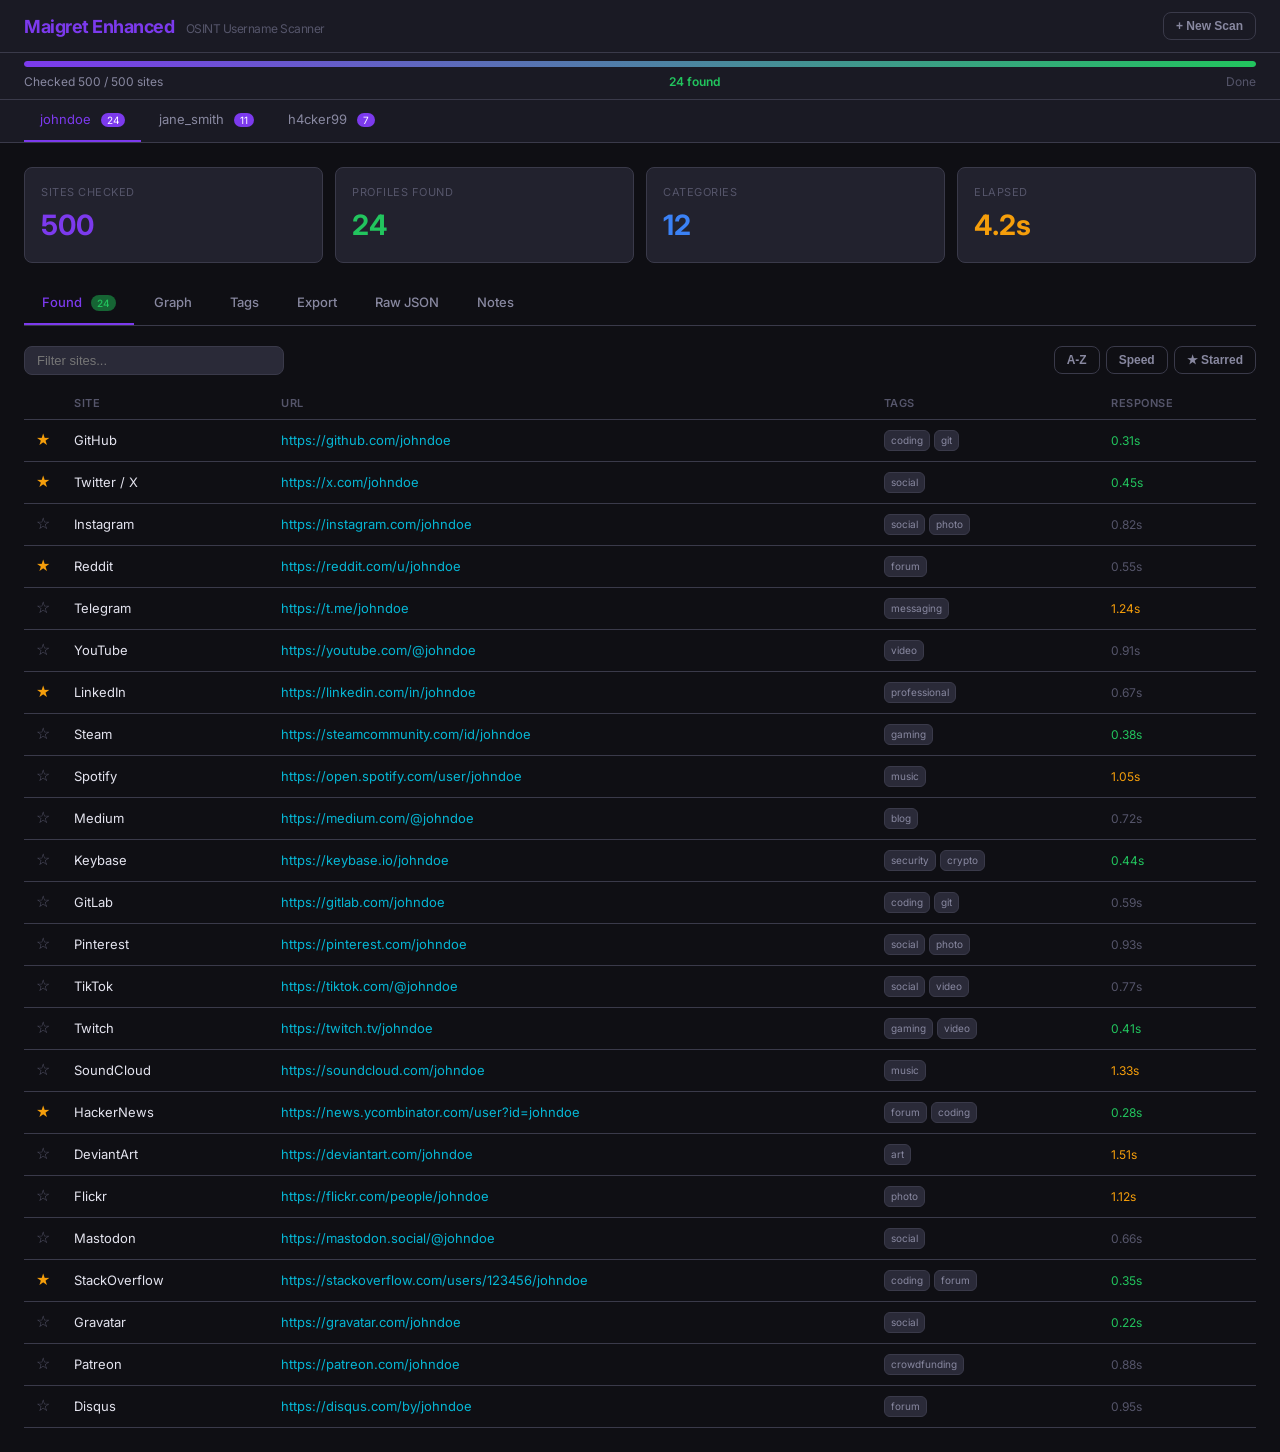
==== web-enhanced/static/mockup.html @ 2f8261b8 "feat: add web-enhanced UI (FastAPI + SSE rebuild) Initial scaffold of the new web interface in web-e" ====
<!DOCTYPE html>
<html lang="en">
<head>
  <meta charset="UTF-8">
  <meta name="viewport" content="width=device-width, initial-scale=1.0">
  <title>Maigret Enhanced — Mockup</title>
  <link rel="stylesheet" href="/static/style.css">
  <link href="https://fonts.googleapis.com/css2?family=Inter:wght@400;500;600;700&display=swap" rel="stylesheet">
  <script src="https://d3js.org/d3.v7.min.js"></script>
  <style>
    /* inline override: load style.css via relative path too */
    @import url('style.css');
  </style>
</head>
<body>

  <!-- Header -->
  <div class="header">
    <div class="header-title">Maigret Enhanced <span>OSINT Username Scanner</span></div>
    <div style="display:flex;gap:8px;align-items:center;">
      <button class="btn btn-sm btn-outline" onclick="showSearch()">+ New Scan</button>
    </div>
  </div>

  <!-- Progress bar (complete) -->
  <div class="progress-container active">
    <div class="progress-bar-track">
      <div class="progress-bar-fill" style="width:100%"></div>
    </div>
    <div class="progress-stats">
      <span>Checked 500 / 500 sites</span>
      <span class="found">24 found</span>
      <span class="checking">Done</span>
    </div>
  </div>

  <!-- Target tabs -->
  <div class="target-bar active">
    <div class="target-tab active" onclick="selectTarget(this)">johndoe <span class="count">24</span></div>
    <div class="target-tab" onclick="selectTarget(this)">jane_smith <span class="count">11</span></div>
    <div class="target-tab" onclick="selectTarget(this)">h4cker99 <span class="count">7</span></div>
  </div>

  <!-- Results -->
  <div class="results-container active">

    <!-- Summary cards -->
    <div class="main">
      <div class="summary-row">
        <div class="summary-card"><div class="label">Sites Checked</div><div class="value accent">500</div></div>
        <div class="summary-card"><div class="label">Profiles Found</div><div class="value green">24</div></div>
        <div class="summary-card"><div class="label">Categories</div><div class="value blue">12</div></div>
        <div class="summary-card"><div class="label">Elapsed</div><div class="value orange">4.2s</div></div>
      </div>

      <!-- Result tabs -->
      <div class="result-tabs">
        <div class="result-tab active" data-tab="found" onclick="switchTab(this)">Found <span class="badge">24</span></div>
        <div class="result-tab" data-tab="graph" onclick="switchTab(this)">Graph</div>
        <div class="result-tab" data-tab="tags" onclick="switchTab(this)">Tags</div>
        <div class="result-tab" data-tab="export" onclick="switchTab(this)">Export</div>
        <div class="result-tab" data-tab="raw" onclick="switchTab(this)">Raw JSON</div>
        <div class="result-tab" data-tab="notes" onclick="switchTab(this)">Notes</div>
      </div>

      <!-- Tab: Found -->
      <div class="tab-panel active" id="panel-found">
        <div class="profiles-toolbar">
          <input class="filter-input" placeholder="Filter sites..." oninput="filterMock(this.value)">
          <div style="display:flex;gap:6px;">
            <button class="btn btn-sm btn-outline">A-Z</button>
            <button class="btn btn-sm btn-outline">Speed</button>
            <button class="btn btn-sm btn-outline" onclick="document.querySelectorAll('.star-btn.starred').forEach(b=>{b.classList.toggle('show')})">★ Starred</button>
          </div>
        </div>
        <table class="profiles-table">
          <thead>
            <tr>
              <th style="width:30px"></th>
              <th>Site</th>
              <th>URL</th>
              <th>Tags</th>
              <th>Response</th>
            </tr>
          </thead>
          <tbody id="profilesBody"></tbody>
        </table>
      </div>

      <!-- Tab: Graph -->
      <div class="tab-panel" id="panel-graph">
        <div class="graph-container" id="graphContainer">
          <div class="graph-controls">
            <button class="graph-btn" onclick="gZoom(1.3)">+</button>
            <button class="graph-btn" onclick="gZoom(0.7)">&minus;</button>
            <button class="graph-btn" onclick="gReset()">&#8634;</button>
            <button class="graph-btn" onclick="toggleFS()">&#9974;</button>
          </div>
          <svg id="graphSvg" width="100%" height="100%"></svg>
        </div>
      </div>

      <!-- Tab: Tags -->
      <div class="tab-panel" id="panel-tags">
        <div class="tags-grid" id="tagsGrid"></div>
      </div>

      <!-- Tab: Export -->
      <div class="tab-panel" id="panel-export">
        <div class="export-grid">
          <div class="export-card"><div class="format">CSV</div><div class="desc">Spreadsheet-ready table</div></div>
          <div class="export-card"><div class="format">JSON</div><div class="desc">Machine-readable data</div></div>
          <div class="export-card"><div class="format">TXT</div><div class="desc">Plain text report</div></div>
          <div class="export-card"><div class="format">PDF</div><div class="desc">Printable document</div></div>
          <div class="export-card"><div class="format">HTML</div><div class="desc">Standalone web report</div></div>
        </div>
      </div>

      <!-- Tab: Raw JSON -->
      <div class="tab-panel" id="panel-raw">
        <pre class="raw-json" id="rawJson"></pre>
      </div>

      <!-- Tab: Notes -->
      <div class="tab-panel" id="panel-notes">
        <textarea class="notes-area" placeholder="Add investigation notes here...">Target: johndoe
Date: 2026-04-30

Key findings:
- Active on 24 platforms
- Consistent username across social media
- GitHub profile links to personal blog
- Reddit account active since 2019
- Possible alt account found via Telegram bio</textarea>
      </div>

    </div>
  </div>

  <!-- Search panel (hidden initially) -->
  <div class="search-panel" id="searchPanel" style="display:none; position:fixed; top:50%; left:50%; transform:translate(-50%,-50%); z-index:500;">
    <h2>Username Search</h2>
    <p class="subtitle">Scan hundreds of sites for matching profiles</p>
    <div class="form-group">
      <label>Username(s)</label>
      <input class="form-input" type="text" placeholder="johndoe, janedoe" value="johndoe, jane_smith, h4cker99">
    </div>
    <div class="form-row">
      <div class="form-group">
        <label>Top sites</label>
        <input class="form-input" type="number" value="500">
      </div>
      <div class="form-group">
        <label>Timeout (s)</label>
        <input class="form-input" type="number" value="30">
      </div>
    </div>
    <div class="advanced-toggle" onclick="document.getElementById('advBody').classList.toggle('open')">▾ Advanced options</div>
    <div class="advanced-body" id="advBody">
      <div class="checkbox-row">
        <input type="checkbox" id="chkR"><label for="chkR">Recursive parsing (extract linked accounts)</label>
      </div>
      <div class="form-group">
        <label>Include tags</label>
        <div class="tag-cloud">
          <span class="tag-chip included">social (285)</span>
          <span class="tag-chip">coding (142)</span>
          <span class="tag-chip included">forum (98)</span>
          <span class="tag-chip">gaming (76)</span>
          <span class="tag-chip">dating (54)</span>
          <span class="tag-chip">music (45)</span>
          <span class="tag-chip">photo (38)</span>
          <span class="tag-chip">blog (32)</span>
        </div>
      </div>
      <div class="form-group">
        <label>Exclude tags</label>
        <div class="tag-cloud">
          <span class="tag-chip">social (285)</span>
          <span class="tag-chip">coding (142)</span>
          <span class="tag-chip">forum (98)</span>
          <span class="tag-chip">gaming (76)</span>
          <span class="tag-chip excluded">dating (54)</span>
          <span class="tag-chip">music (45)</span>
          <span class="tag-chip excluded">xx (12)</span>
          <span class="tag-chip">blog (32)</span>
        </div>
      </div>
    </div>
    <button class="btn btn-primary" onclick="document.getElementById('searchPanel').style.display='none'">Scan</button>
  </div>

<script>
/* ── Fake data ── */
const PROFILES = [
  { site: "GitHub", url: "https://github.com/johndoe", tags: ["coding","git"], time: 0.31, starred: true },
  { site: "Twitter / X", url: "https://x.com/johndoe", tags: ["social"], time: 0.45, starred: true },
  { site: "Instagram", url: "https://instagram.com/johndoe", tags: ["social","photo"], time: 0.82, starred: false },
  { site: "Reddit", url: "https://reddit.com/u/johndoe", tags: ["forum"], time: 0.55, starred: true },
  { site: "Telegram", url: "https://t.me/johndoe", tags: ["messaging"], time: 1.24, starred: false },
  { site: "YouTube", url: "https://youtube.com/@johndoe", tags: ["video"], time: 0.91, starred: false },
  { site: "LinkedIn", url: "https://linkedin.com/in/johndoe", tags: ["professional"], time: 0.67, starred: true },
  { site: "Steam", url: "https://steamcommunity.com/id/johndoe", tags: ["gaming"], time: 0.38, starred: false },
  { site: "Spotify", url: "https://open.spotify.com/user/johndoe", tags: ["music"], time: 1.05, starred: false },
  { site: "Medium", url: "https://medium.com/@johndoe", tags: ["blog"], time: 0.72, starred: false },
  { site: "Keybase", url: "https://keybase.io/johndoe", tags: ["security","crypto"], time: 0.44, starred: false },
  { site: "GitLab", url: "https://gitlab.com/johndoe", tags: ["coding","git"], time: 0.59, starred: false },
  { site: "Pinterest", url: "https://pinterest.com/johndoe", tags: ["social","photo"], time: 0.93, starred: false },
  { site: "TikTok", url: "https://tiktok.com/@johndoe", tags: ["social","video"], time: 0.77, starred: false },
  { site: "Twitch", url: "https://twitch.tv/johndoe", tags: ["gaming","video"], time: 0.41, starred: false },
  { site: "SoundCloud", url: "https://soundcloud.com/johndoe", tags: ["music"], time: 1.33, starred: false },
  { site: "HackerNews", url: "https://news.ycombinator.com/user?id=johndoe", tags: ["forum","coding"], time: 0.28, starred: true },
  { site: "DeviantArt", url: "https://deviantart.com/johndoe", tags: ["art"], time: 1.51, starred: false },
  { site: "Flickr", url: "https://flickr.com/people/johndoe", tags: ["photo"], time: 1.12, starred: false },
  { site: "Mastodon", url: "https://mastodon.social/@johndoe", tags: ["social"], time: 0.66, starred: false },
  { site: "StackOverflow", url: "https://stackoverflow.com/users/123456/johndoe", tags: ["coding","forum"], time: 0.35, starred: true },
  { site: "Gravatar", url: "https://gravatar.com/johndoe", tags: ["social"], time: 0.22, starred: false },
  { site: "Patreon", url: "https://patreon.com/johndoe", tags: ["crowdfunding"], time: 0.88, starred: false },
  { site: "Disqus", url: "https://disqus.com/by/johndoe", tags: ["forum"], time: 0.95, starred: false },
];

/* ── Render profiles ── */
function renderProfiles(list) {
  const body = document.getElementById('profilesBody');
  body.innerHTML = list.map(p => {
    const tc = p.time < 0.5 ? 'fast' : p.time > 1.0 ? 'slow' : '';
    const tags = p.tags.map(t => `<span class="profile-tag">${t}</span>`).join('');
    return `<tr>
      <td><button class="star-btn ${p.starred?'starred':''}" onclick="this.classList.toggle('starred')">${p.starred?'★':'☆'}</button></td>
      <td>${p.site}</td>
      <td><a href="${p.url}" target="_blank">${p.url}</a></td>
      <td><div class="profile-tags">${tags}</div></td>
      <td><span class="response-time ${tc}">${p.time}s</span></td>
    </tr>`;
  }).join('');
}

function filterMock(val) {
  const v = val.toLowerCase();
  const filtered = PROFILES.filter(p => p.site.toLowerCase().includes(v) || p.url.toLowerCase().includes(v));
  renderProfiles(filtered);
}

renderProfiles(PROFILES);

/* ── Raw JSON ── */
document.getElementById('rawJson').textContent = JSON.stringify({
  status: "done",
  username: "johndoe",
  total_checked: 500,
  total_found: 24,
  elapsed_seconds: 4.2,
  profiles: PROFILES.map(p => ({ site: p.site, url: p.url, tags: p.tags, response_time: p.time }))
}, null, 2);

/* ── Tags heatmap ── */
(function() {
  const counts = {};
  PROFILES.forEach(p => p.tags.forEach(t => counts[t] = (counts[t]||0)+1));
  const sorted = Object.entries(counts).sort((a,b) => b[1]-a[1]);
  const max = sorted[0][1];
  document.getElementById('tagsGrid').innerHTML = sorted.map(([tag, count]) => {
    const pct = Math.round((count/max)*100);
    return `<div class="tag-card">
      <div class="tag-name">${tag}</div>
      <div class="tag-count">${count}</div>
      <div class="tag-bar"><div class="tag-bar-fill" style="width:${pct}%"></div></div>
    </div>`;
  }).join('');
})();

/* ── Tab switching ── */
function switchTab(el) {
  document.querySelectorAll('.result-tab').forEach(t => t.classList.remove('active'));
  document.querySelectorAll('.tab-panel').forEach(p => p.classList.remove('active'));
  el.classList.add('active');
  document.getElementById('panel-' + el.dataset.tab).classList.add('active');
  if (el.dataset.tab === 'graph') renderGraph();
}

/* ── Target tabs ── */
function selectTarget(el) {
  document.querySelectorAll('.target-tab').forEach(t => t.classList.remove('active'));
  el.classList.add('active');
}

/* ── Search panel ── */
function showSearch() {
  document.getElementById('searchPanel').style.display = 'block';
}

/* ── D3 Graph ── */
let zoomB, gG;
function renderGraph() {
  const container = document.getElementById('graphContainer');
  const svg = d3.select('#graphSvg');
  svg.selectAll('*').remove();
  const w = container.clientWidth, h = container.clientHeight;

  zoomB = d3.zoom().scaleExtent([0.1,8]).on('zoom', e => gG.attr('transform', e.transform));
  svg.call(zoomB);
  gG = svg.append('g');

  const nodes = [
    { id: "johndoe", size: 25, group: 1, color: "#7c3aed" },
    ...PROFILES.map(p => ({ id: p.site, size: 12, group: 2, color: "#22c55e", url: p.url })),
    { id: "id: 12345678", size: 8, group: 3, color: "#f59e0b" },
    { id: "email: jdoe@mail.com", size: 8, group: 3, color: "#f59e0b" },
    { id: "fullname: John Doe", size: 8, group: 3, color: "#f59e0b" },
    { id: "bio: Developer & OSS", size: 8, group: 3, color: "#f59e0b" },
    { id: "location: Berlin", size: 8, group: 3, color: "#f59e0b" },
  ];
  const links = [
    ...PROFILES.map(p => ({ source: "johndoe", target: p.site, weight: 2 })),
    { source: "GitHub", target: "id: 12345678", weight: 1 },
    { source: "GitHub", target: "email: jdoe@mail.com", weight: 1 },
    { source: "LinkedIn", target: "fullname: John Doe", weight: 1 },
    { source: "Twitter / X", target: "bio: Developer & OSS", weight: 1 },
    { source: "Mastodon", target: "location: Berlin", weight: 1 },
    { source: "GitLab", target: "email: jdoe@mail.com", weight: 1 },
  ];

  const sim = d3.forceSimulation(nodes)
    .force('link', d3.forceLink(links).id(d => d.id).distance(90))
    .force('charge', d3.forceManyBody().strength(-180))
    .force('center', d3.forceCenter(w/2, h/2))
    .force('collision', d3.forceCollide().radius(d => (d.size||10)+4));

  const link = gG.append('g').selectAll('line').data(links).join('line')
    .attr('stroke','#3a3a4a').attr('stroke-width', d => d.weight||1);

  const node = gG.append('g').selectAll('circle').data(nodes).join('circle')
    .attr('r', d => d.size||8).attr('fill', d => d.color||'#7c3aed')
    .attr('stroke','#1a1a24').attr('stroke-width',1.5)
    .call(d3.drag()
      .on('start',(e,d)=>{if(!e.active)sim.alphaTarget(0.3).restart();d.fx=d.x;d.fy=d.y;})
      .on('drag',(e,d)=>{d.fx=e.x;d.fy=e.y;})
      .on('end',(e,d)=>{if(!e.active)sim.alphaTarget(0);d.fx=null;d.fy=null;})
    );

  const label = gG.append('g').selectAll('text').data(nodes).join('text')
    .text(d => d.id).attr('font-size', d => d.group===1?13:10)
    .attr('fill','#8888a0').attr('dx', d => (d.size||8)+4).attr('dy',4);

  node.on('click',(e,d)=>{if(d.url)window.open(d.url,'_blank');});
  node.style('cursor', d => d.url ? 'pointer' : 'default');

  sim.on('tick',()=>{
    link.attr('x1',d=>d.source.x).attr('y1',d=>d.source.y)
        .attr('x2',d=>d.target.x).attr('y2',d=>d.target.y);
    node.attr('cx',d=>d.x).attr('cy',d=>d.y);
    label.attr('x',d=>d.x).attr('y',d=>d.y);
  });
}

function gZoom(f) { d3.select('#graphSvg').transition().duration(300).call(zoomB.scaleBy, f); }
function gReset() { d3.select('#graphSvg').transition().duration(500).call(zoomB.transform, d3.zoomIdentity); }
function toggleFS() {
  document.getElementById('graphContainer').classList.toggle('fullscreen');
  setTimeout(renderGraph, 100);
}

/* ── Live hit demo ── */
setTimeout(() => {
  const div = document.createElement('div');
  div.className = 'live-hit';
  div.innerHTML = '<strong>GitHub</strong><br><a href="#" style="color:inherit">https://github.com/johndoe</a>';
  document.body.appendChild(div);
  setTimeout(() => div.remove(), 3500);
}, 1500);
setTimeout(() => {
  const div = document.createElement('div');
  div.className = 'live-hit';
  div.innerHTML = '<strong>Twitter / X</strong><br><a href="#" style="color:inherit">https://x.com/johndoe</a>';
  document.body.appendChild(div);
  setTimeout(() => div.remove(), 3500);
}, 3500);
</script>
</body>
</html>
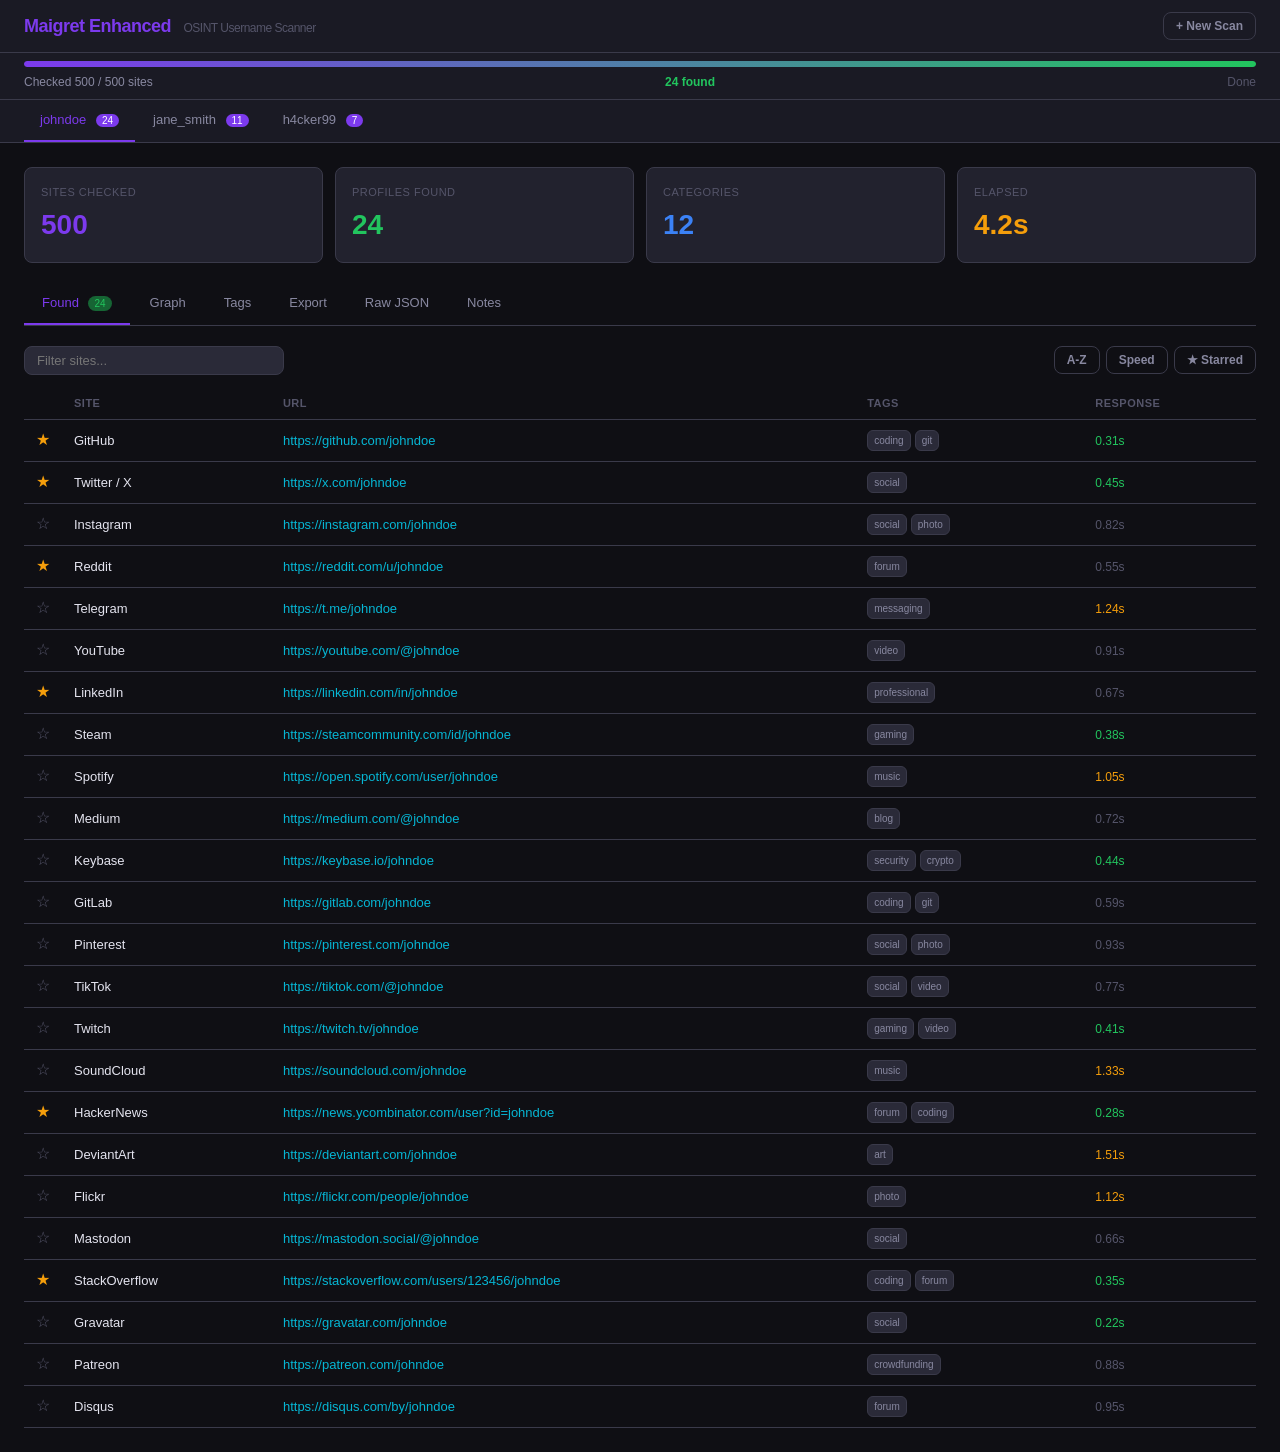
==== commit 0b008147: "feat(02-01): remove Google Fonts CDN links from HTML files - index.html: remove preconnect and googl" ====
--- a/web-enhanced/static/mockup.html
+++ b/web-enhanced/static/mockup.html
@@ -5,7 +5,6 @@
   <meta name="viewport" content="width=device-width, initial-scale=1.0">
   <title>Maigret Enhanced — Mockup</title>
   <link rel="stylesheet" href="/static/style.css">
-  <link href="https://fonts.googleapis.com/css2?family=Inter:wght@400;500;600;700&display=swap" rel="stylesheet">
   <script src="https://d3js.org/d3.v7.min.js"></script>
   <style>
     /* inline override: load style.css via relative path too */
